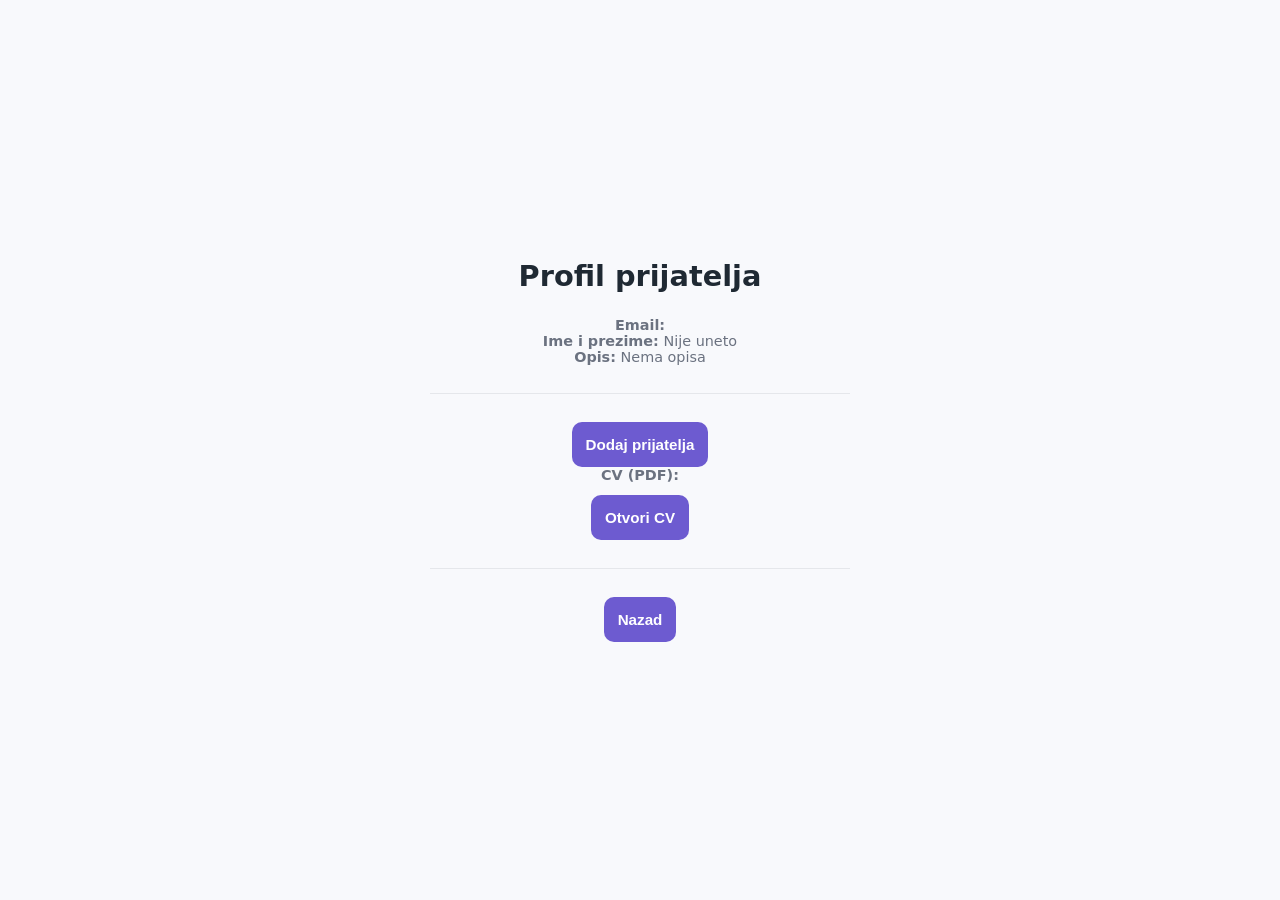
==== friend.html @ f0e022d8 "Add files via upload" ====
<!DOCTYPE html>
<html lang="sr">
  <head>
    <meta charset="UTF-8" />
    <title>Profil prijatelja</title>
    <link rel="stylesheet" href="style.css" />
  </head>

  <body>
    <h1>Profil prijatelja</h1>

    <!-- Email prijatelja iz URL parametra -->
    <p><strong>Email:</strong> <span id="friendEmail"></span></p>

    <!-- Ime i opis (ako postoje) -->
    <p><strong>Ime i prezime:</strong> <span id="friendName">Nije uneto</span></p>
    <p><strong>Opis:</strong> <span id="friendDesc">Nema opisa</span></p>

    <hr />

    <!-- Dugme za dodavanje prijatelja -->
    <button id="addFriendBtn">Dodaj prijatelja</button>


    <!-- SV prijatelja -->
    <p><strong>CV (PDF):</strong></p>
    <button id="openFriendCvBtn" disabled>Otvori CV</button>

    <hr />

    <!-- Nazad -->
    <button onclick="goBack()">Nazad</button>

    <script src="js/friend.js"></script>
  </body>
</html>
---- style.css ----
/* ===============================
   Color variables
================================ */
:root {
  --color-primary: #6d5bd0;
  --color-secondary: #2ec4b6;
  --color-text: #1f2933;
  --color-bg: #f8f9fc;
  --color-muted: #6b7280;
  --color-border: #e5e7eb;
  --color-surface: #ffffff;
  --radius: 10px;
}

/* ===============================
   Reset & base
================================ */
* {
  box-sizing: border-box;
  margin: 0;
  padding: 0;
}

body {
  font-family: system-ui, -apple-system, BlinkMacSystemFont, "Segoe UI", Roboto,
    Ubuntu, sans-serif;
  background-color: var(--color-bg);
  color: var(--color-text);
  min-height: 100vh;

  display: flex;
  flex-direction: column;
  align-items: center;
  justify-content: center;

  padding: 32px;
  max-width: 1100px;
  margin: 0 auto;
}

/* ===============================
   Login card layout
================================ */
h1,
form,
#errorMessage,
hr,
p {
  width: 100%;
  max-width: 420px;
}

h1 {
  text-align: center;
  font-size: 1.8rem;
  margin-bottom: 24px;
}

/* Card effect */
form {
  background: var(--color-surface);
  padding: 32px;
  border-radius: var(--radius);
  box-shadow: 0 12px 30px rgba(0, 0, 0, 0.08);

  display: flex;
  flex-direction: column;
  gap: 12px;
}

/* ===============================
   Labels & inputs
================================ */
label {
  font-size: 0.9rem;
  font-weight: 600;
}

input {
  padding: 12px 14px;
  font-size: 0.95rem;
  border-radius: var(--radius);
  border: 1px solid var(--color-border);
  transition: border-color 0.2s, box-shadow 0.2s;
}

input::placeholder {
  color: var(--color-muted);
}

input:focus {
  outline: none;
  border-color: var(--color-primary);
  box-shadow: 0 0 0 3px rgba(109, 91, 208, 0.15);
}

/* ===============================
   Button
================================ */
button {
  margin-top: 12px;
  padding: 14px;
  font-size: 0.95rem;
  font-weight: 600;
  border-radius: var(--radius);
  border: none;
  cursor: pointer;
  background-color: var(--color-primary);
  color: white;
  transition: transform 0.15s ease, box-shadow 0.15s ease,
    background-color 0.15s ease;
}

button:hover {
  background-color: #5a4bc2;
  transform: translateY(-1px);
  box-shadow: 0 8px 20px rgba(0, 0, 0, 0.15);
}

/* ===============================
   Error message
================================ */
#errorMessage {
  margin-top: 12px;
  font-size: 0.9rem;
  color: #dc2626;
  text-align: center;
}

/* ===============================
   Footer text & divider
================================ */
hr {
  margin: 28px 0 16px;
  border: none;
  height: 1px;
  background-color: var(--color-border);
}

p {
  text-align: center;
  font-size: 0.9rem;
  color: var(--color-muted);
}

a {
  color: var(--color-primary);
  font-weight: 600;
  text-decoration: none;
}

a:hover {
  text-decoration: underline;
}

/* ===============================
   Responsive (login)
================================ */
@media (max-width: 480px) {
  form {
    padding: 24px;
  }

  h1 {
    font-size: 1.5rem;
  }
}

/* ===============================
   Header
================================ */
#header {
  width: 100%;
  max-width: 1100px;
  position: relative;
  display: flex;
  align-items: center;
  justify-content: space-between;
}

/* LEVO */
.header-left {
  display: flex;
  align-items: center;
}

.header-logo {
  height: 40px;   /* menjaš veličinu ovde */
}

/* CENTAR - apsolutno centriran */
.header-center {
  position: absolute;
  left: 50%;
  transform: translateX(-50%);
  font-size: 1.2rem;
}

/* DESNO */
.header-buttons {
  display: flex;
  gap: 12px;
}
/* ===============================
   Profile wrappers use full width
================================ */
.profilna-podaci-wrapper,
.opis,
.bottom-wrapper {
  width: 100%;
  max-width: 1100px;
}

/* ===============================
   ROW 1: profile + data
================================ */
.profilna,
.podaci {
  background: var(--color-surface);
  padding: 20px;
  border-radius: var(--radius);
  height: 100%;
}

.profilna {
  text-align: center;
}

.profilna img {
  margin-top: 12px;
  border-radius: 50%;
  object-fit: cover;
}

.profilna input[type="file"] {
  width: 100%;
  max-width: 100%;
  box-sizing: border-box;
}
.podaci {
  display: flex;
  flex-direction: column;
  align-items: center;   /* centrira sve horizontalno */
  justify-content: center;
  text-align: center;    /* centrira tekst */
}
.podaci p:first-of-type {
  margin-bottom: 30px;
}

#fullNameInput {
  width: 80%;
  max-width: 350px;
  
}

.profilna-podaci-wrapper {
  display: grid;
  grid-template-columns: 220px 1fr;
  gap: 24px;
  margin-bottom: 32px;
}

/* ===============================
   OPIS (full width, separate row)
================================ */
.opis {
  background: var(--color-surface);
  padding: 20px;
  border-radius: var(--radius);
  margin-bottom: 32px; /* odvojen od donjeg reda */
}

.opis textarea {
  width: 100%;
  min-height: 160px;
  resize: vertical;
}

.dugmici {
  margin-top: 16px;
  display: flex;
  gap: 12px;
}
#editProfileBtn{
  margin-left: auto;
}
/* ===============================
   DONJI RED: CV | QR | NAV
================================ */
.bottom-wrapper {
  display: grid;
  grid-template-columns: 1fr 1fr 1fr; /* CV levo, QR sredina, NAV desno */
  gap: 24px;
  margin-bottom: 32px;
}

/* Kartice */
.biografija,
.kod,
.navigacija-donja {
  background: var(--color-surface);
  padding: 20px;
  border-radius: var(--radius);
}

/* CV levo */
.biografija {
  display: flex;
  flex-direction: column;
  gap: 12px;
}

/* QR centar */
.kod {
  text-align: center;
}

/* NAV desno */
.navigacija-donja {
  display: flex;
  flex-direction: column;
  gap: 12px;
  justify-content: center;
}

.navigacija-donja button {
  width: 100%;
}

/* ===============================
   Responsive (profile)
================================ */
@media (max-width: 900px) {
  .bottom-wrapper {
    grid-template-columns: 1fr; /* sve ide jedno ispod drugog */
  }
}

@media (max-width: 480px) {
  .profilna-podaci-wrapper {
    grid-template-columns: 1fr;
  }
}
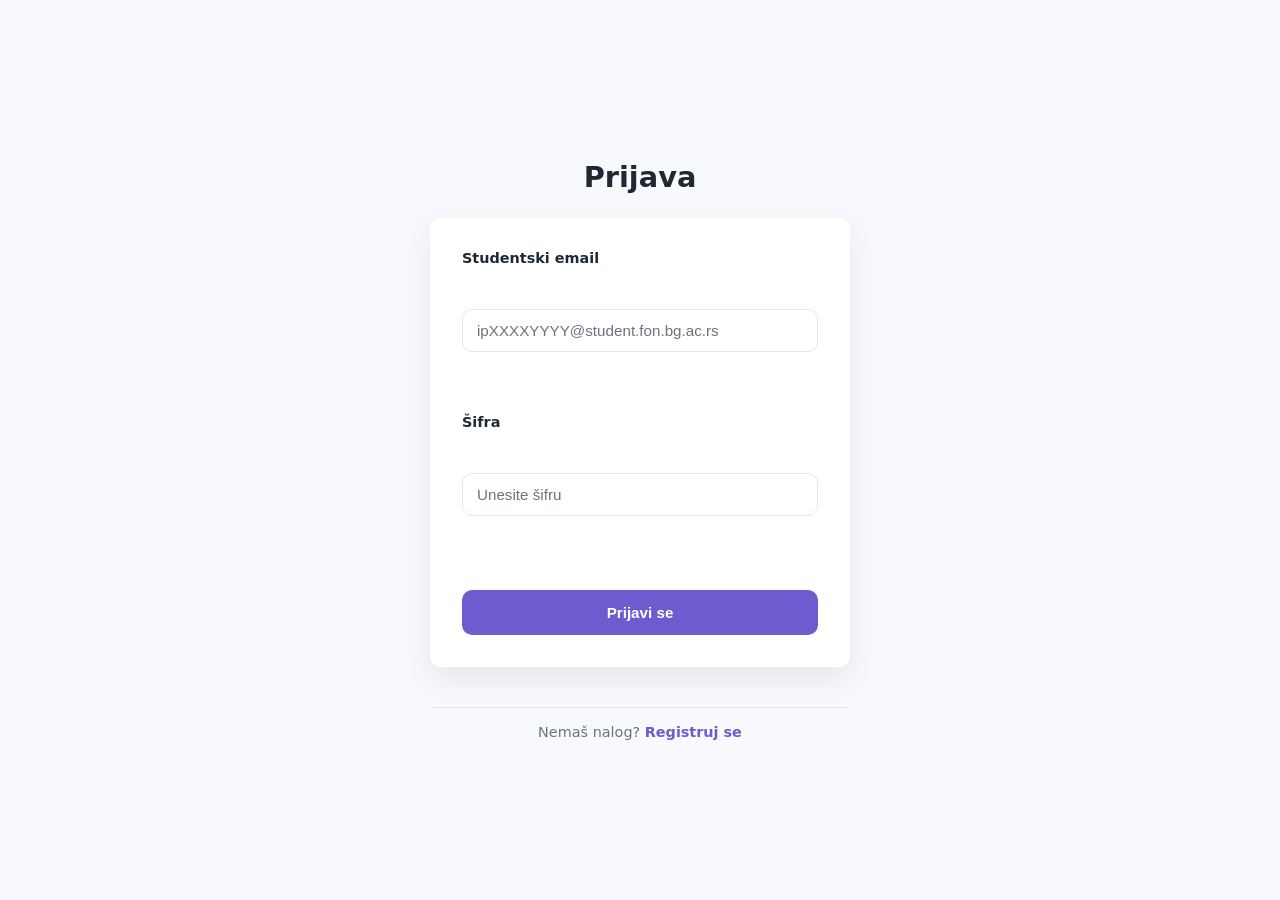
==== commit 41745cc1: "Update friend.html" ====
--- a/friend.html
+++ b/friend.html
@@ -7,12 +7,11 @@
   </head>
 
   <body>
+    <!-- Profil prijatelja -->
     <h1>Profil prijatelja</h1>
 
-    <!-- Email prijatelja iz URL parametra -->
     <p><strong>Email:</strong> <span id="friendEmail"></span></p>
-
-    <!-- Ime i opis (ako postoje) -->
+    
     <p><strong>Ime i prezime:</strong> <span id="friendName">Nije uneto</span></p>
     <p><strong>Opis:</strong> <span id="friendDesc">Nema opisa</span></p>
 
@@ -22,7 +21,7 @@
     <button id="addFriendBtn">Dodaj prijatelja</button>
 
 
-    <!-- SV prijatelja -->
+    <!-- CV prijatelja -->
     <p><strong>CV (PDF):</strong></p>
     <button id="openFriendCvBtn" disabled>Otvori CV</button>
 
--- a/style.css
+++ b/style.css
@@ -185,7 +185,8 @@
 }
 
 .header-logo {
-  height: 40px;   /* menjaš veličinu ovde */
+   height: 100px;   /* menjaš veličinu ovde */
+   border-radius: 50%;
 }
 
 /* CENTAR - apsolutno centriran */
@@ -341,4 +342,5 @@
   .profilna-podaci-wrapper {
     grid-template-columns: 1fr;
   }
-}+
+}
